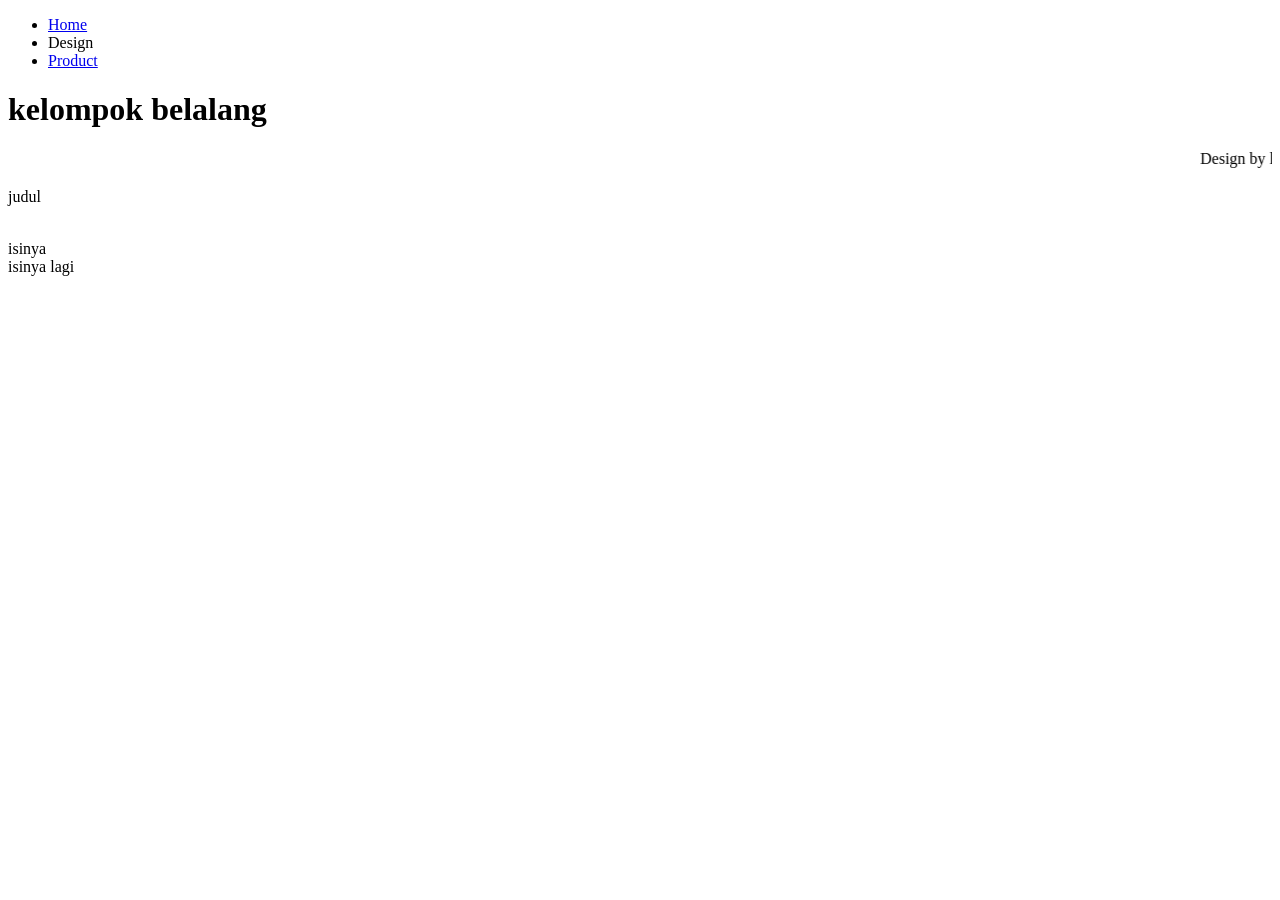
==== design.html @ ef51ec43 "Add files via upload" ====
<!doctype html>

<html>
    <head>
        <meta charset="utf-8">

        <title>Blank template</title>

        <!-- Load external CSS styles -->
        <link rel="stylesheet" href="styles.css">

    </head>

    <body>
    <ul>
        <li><a href= "index.html">Home</a></li>
        <li>Design</li>
        <li><a href= "product.html">Product</a></li>
    </ul>

        <h1>kelompok belalang</h1>
        <marquee>Design by laila</marquee>
        <p> judul </p>
        <br> isinya
        <br> isinya lagi
        </br>


        

        <!-- Load external JavaScript -->
        <script src="scripts.js"></script>
        
    </body>

</html>
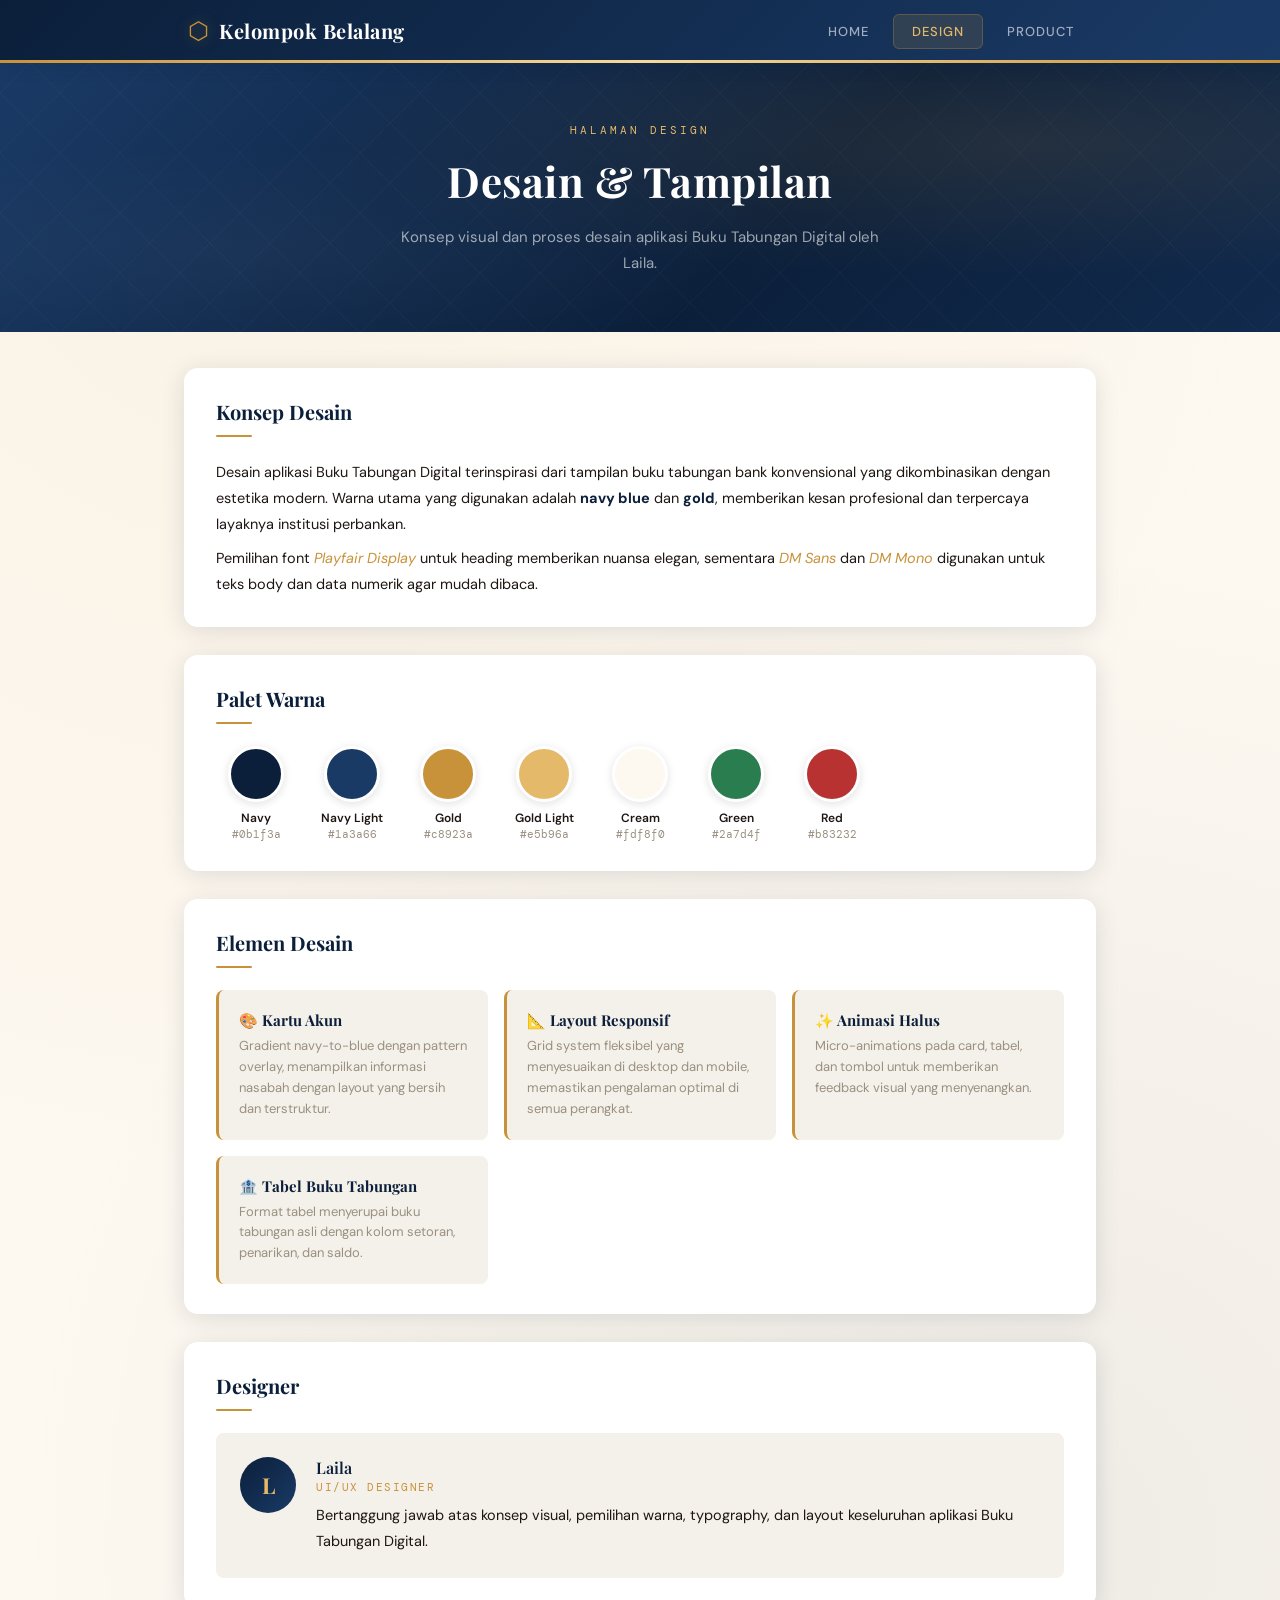
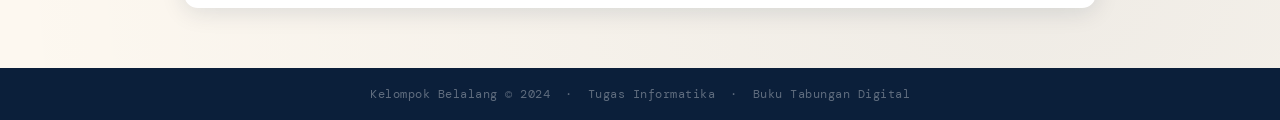
==== commit b9989218: "fix: perbaiki error HTML & tambah fitur kuis finansial - Fix referensi CSS/JS yang salah (styles.css" ====
--- a/design.html
+++ b/design.html
@@ -1,37 +1,139 @@
-
-<!doctype html>
-
-<html>
-    <head>
-        <meta charset="utf-8">
-
-        <title>Blank template</title>
-
-        <!-- Load external CSS styles -->
-        <link rel="stylesheet" href="styles.css">
-
-    </head>
-
-    <body>
-    <ul>
-        <li><a href= "index.html">Home</a></li>
-        <li>Design</li>
-        <li><a href= "product.html">Product</a></li>
-    </ul>
-
-        <h1>kelompok belalang</h1>
-        <marquee>Design by laila</marquee>
-        <p> judul </p>
-        <br> isinya
-        <br> isinya lagi
-        </br>
-
-
-        
-
-        <!-- Load external JavaScript -->
-        <script src="scripts.js"></script>
-        
-    </body>
-
+<!DOCTYPE html>
+<html lang="id">
+<head>
+  <meta charset="UTF-8">
+  <meta name="viewport" content="width=device-width, initial-scale=1.0">
+  <title>Design – Buku Tabungan Digital</title>
+  <link rel="stylesheet" href="style.css">
+  <link href="https://fonts.googleapis.com/css2?family=Playfair+Display:wght@400;600;700&family=DM+Mono:wght@300;400;500&family=DM+Sans:wght@300;400;500;600&display=swap" rel="stylesheet">
+</head>
+<body>
+
+<!-- ═══════ NAVBAR ═══════ -->
+<nav class="main-nav">
+  <div class="nav-inner">
+    <div class="nav-logo">
+      <span class="logo-icon">⬡</span>
+      <span class="logo-name">Kelompok Belalang</span>
+    </div>
+    <ul class="nav-links">
+      <li><a href="index.html">Home</a></li>
+      <li><a href="design.html" class="active">Design</a></li>
+      <li><a href="product.html">Product</a></li>
+    </ul>
+  </div>
+  <div class="nav-strip"></div>
+</nav>
+
+<!-- ═══════ HERO SECTION ═══════ -->
+<section class="hero-section hero-design">
+  <div class="hero-bg-pattern"></div>
+  <div class="hero-content">
+    <p class="hero-label">Halaman Design</p>
+    <h1 class="hero-title">Desain & Tampilan</h1>
+    <p class="hero-subtitle">Konsep visual dan proses desain aplikasi Buku Tabungan Digital oleh Laila.</p>
+  </div>
+</section>
+
+<!-- ═══════ MAIN CONTENT ═══════ -->
+<main class="page-container">
+
+  <!-- Card: Konsep Desain -->
+  <section class="content-card">
+    <h2 class="section-title">Konsep Desain</h2>
+    <p class="content-text">
+      Desain aplikasi Buku Tabungan Digital terinspirasi dari tampilan buku tabungan bank konvensional yang dikombinasikan dengan estetika modern. Warna utama yang digunakan adalah <strong>navy blue</strong> dan <strong>gold</strong>, memberikan kesan profesional dan terpercaya layaknya institusi perbankan.
+    </p>
+    <p class="content-text">
+      Pemilihan font <em>Playfair Display</em> untuk heading memberikan nuansa elegan, sementara <em>DM Sans</em> dan <em>DM Mono</em> digunakan untuk teks body dan data numerik agar mudah dibaca.
+    </p>
+  </section>
+
+  <!-- Card: Palet Warna -->
+  <section class="content-card">
+    <h2 class="section-title">Palet Warna</h2>
+    <div class="color-palette">
+      <div class="color-swatch">
+        <div class="swatch-circle" style="background: #0b1f3a;"></div>
+        <p class="swatch-name">Navy</p>
+        <p class="swatch-hex">#0b1f3a</p>
+      </div>
+      <div class="color-swatch">
+        <div class="swatch-circle" style="background: #1a3a66;"></div>
+        <p class="swatch-name">Navy Light</p>
+        <p class="swatch-hex">#1a3a66</p>
+      </div>
+      <div class="color-swatch">
+        <div class="swatch-circle" style="background: #c8923a;"></div>
+        <p class="swatch-name">Gold</p>
+        <p class="swatch-hex">#c8923a</p>
+      </div>
+      <div class="color-swatch">
+        <div class="swatch-circle" style="background: #e5b96a;"></div>
+        <p class="swatch-name">Gold Light</p>
+        <p class="swatch-hex">#e5b96a</p>
+      </div>
+      <div class="color-swatch">
+        <div class="swatch-circle" style="background: #fdf8f0;"></div>
+        <p class="swatch-name">Cream</p>
+        <p class="swatch-hex">#fdf8f0</p>
+      </div>
+      <div class="color-swatch">
+        <div class="swatch-circle" style="background: #2a7d4f;"></div>
+        <p class="swatch-name">Green</p>
+        <p class="swatch-hex">#2a7d4f</p>
+      </div>
+      <div class="color-swatch">
+        <div class="swatch-circle" style="background: #b83232;"></div>
+        <p class="swatch-name">Red</p>
+        <p class="swatch-hex">#b83232</p>
+      </div>
+    </div>
+  </section>
+
+  <!-- Card: Elemen Desain -->
+  <section class="content-card">
+    <h2 class="section-title">Elemen Desain</h2>
+    <div class="design-elements">
+      <div class="design-element-item">
+        <h3>🎨 Kartu Akun</h3>
+        <p>Gradient navy-to-blue dengan pattern overlay, menampilkan informasi nasabah dengan layout yang bersih dan terstruktur.</p>
+      </div>
+      <div class="design-element-item">
+        <h3>📐 Layout Responsif</h3>
+        <p>Grid system fleksibel yang menyesuaikan di desktop dan mobile, memastikan pengalaman optimal di semua perangkat.</p>
+      </div>
+      <div class="design-element-item">
+        <h3>✨ Animasi Halus</h3>
+        <p>Micro-animations pada card, tabel, dan tombol untuk memberikan feedback visual yang menyenangkan.</p>
+      </div>
+      <div class="design-element-item">
+        <h3>🏦 Tabel Buku Tabungan</h3>
+        <p>Format tabel menyerupai buku tabungan asli dengan kolom setoran, penarikan, dan saldo.</p>
+      </div>
+    </div>
+  </section>
+
+  <!-- Card: Designer -->
+  <section class="content-card">
+    <h2 class="section-title">Designer</h2>
+    <div class="designer-card">
+      <div class="member-avatar large">L</div>
+      <div>
+        <p class="member-name">Laila</p>
+        <p class="member-role">UI/UX Designer</p>
+        <p class="content-text" style="margin-top: 8px;">Bertanggung jawab atas konsep visual, pemilihan warna, typography, dan layout keseluruhan aplikasi Buku Tabungan Digital.</p>
+      </div>
+    </div>
+  </section>
+
+</main>
+
+<!-- ═══════ FOOTER ═══════ -->
+<footer class="bank-footer">
+  <p>Kelompok Belalang © 2024 &nbsp;·&nbsp; Tugas Informatika &nbsp;·&nbsp; Buku Tabungan Digital</p>
+</footer>
+
+<script src="script.js"></script>
+</body>
 </html>
--- a/style.css
+++ b/style.css
@@ -0,0 +1,1003 @@
+:root {
+  --navy:    #0b1f3a;
+  --navy-2:  #112a4d;
+  --navy-3:  #1a3a66;
+  --gold:    #c8923a;
+  --gold-l:  #e5b96a;
+  --gold-xl: #f5d99a;
+  --cream:   #fdf8f0;
+  --white:   #ffffff;
+  --green:   #2a7d4f;
+  --red:     #b83232;
+  --gray-1:  #f4f0ea;
+  --gray-2:  #e2dbd0;
+  --gray-3:  #9a9080;
+  --text:    #1e1612;
+  --shadow:  0 4px 24px rgba(11,31,58,.12);
+  --shadow-lg: 0 12px 48px rgba(11,31,58,.18);
+  --radius:  14px;
+  --radius-sm: 8px;
+}
+
+*, *::before, *::after { box-sizing: border-box; margin: 0; padding: 0; }
+
+html { scroll-behavior: smooth; }
+
+body {
+  font-family: 'DM Sans', sans-serif;
+  background: var(--cream);
+  color: var(--text);
+  min-height: 100vh;
+  background-image:
+    radial-gradient(circle at 20% 10%, rgba(200,146,58,.06) 0%, transparent 55%),
+    radial-gradient(circle at 80% 90%, rgba(11,31,58,.06) 0%, transparent 55%);
+}
+
+/* ══════════════════════════════════════════
+   NAVBAR (semua halaman)
+   ══════════════════════════════════════════ */
+.main-nav {
+  background: linear-gradient(135deg, var(--navy) 0%, var(--navy-3) 100%);
+  position: sticky;
+  top: 0;
+  z-index: 100;
+  box-shadow: 0 2px 16px rgba(11,31,58,.2);
+}
+.nav-inner {
+  max-width: 960px;
+  margin: 0 auto;
+  padding: 0 28px;
+  display: flex;
+  align-items: center;
+  justify-content: space-between;
+  height: 60px;
+}
+.nav-logo {
+  display: flex;
+  align-items: center;
+  gap: 10px;
+}
+.nav-logo .logo-icon {
+  font-size: 24px;
+  color: var(--gold);
+  filter: drop-shadow(0 0 6px rgba(200,146,58,.5));
+}
+.nav-logo .logo-name {
+  font-family: 'Playfair Display', serif;
+  font-size: 20px;
+  font-weight: 700;
+  color: var(--white);
+  letter-spacing: .5px;
+}
+.nav-links {
+  list-style: none;
+  display: flex;
+  gap: 6px;
+}
+.nav-links li a {
+  text-decoration: none;
+  font-family: 'DM Sans', sans-serif;
+  font-size: 13px;
+  font-weight: 500;
+  letter-spacing: 1px;
+  text-transform: uppercase;
+  color: rgba(255,255,255,.6);
+  padding: 8px 18px;
+  border-radius: 6px;
+  transition: all .25s ease;
+}
+.nav-links li a:hover {
+  color: var(--white);
+  background: rgba(255,255,255,.08);
+}
+.nav-links li a.active {
+  color: var(--gold-l);
+  background: rgba(200,146,58,.15);
+  border: 1px solid rgba(200,146,58,.3);
+}
+.nav-strip {
+  height: 3px;
+  background: linear-gradient(90deg, var(--gold), var(--gold-xl), var(--gold));
+}
+
+/* ══════════════════════════════════════════
+   HERO SECTION (Home & Design)
+   ══════════════════════════════════════════ */
+.hero-section {
+  background: linear-gradient(135deg, var(--navy) 0%, var(--navy-2) 40%, var(--navy-3) 100%);
+  padding: 60px 28px 56px;
+  position: relative;
+  overflow: hidden;
+  text-align: center;
+}
+.hero-design {
+  background: linear-gradient(135deg, var(--navy-3) 0%, var(--navy) 60%, var(--navy-2) 100%);
+}
+.hero-bg-pattern {
+  position: absolute;
+  inset: 0;
+  background:
+    radial-gradient(ellipse at 80% 30%, rgba(200,146,58,.12) 0%, transparent 50%),
+    radial-gradient(ellipse at 20% 70%, rgba(255,255,255,.03) 0%, transparent 40%),
+    url("data:image/svg+xml,%3Csvg width='60' height='60' xmlns='http://www.w3.org/2000/svg'%3E%3Cpath d='M30 0L60 30 30 60 0 30Z' fill='none' stroke='rgba(255,255,255,.03)' stroke-width='1'/%3E%3C/svg%3E");
+  background-size: auto, auto, 60px 60px;
+  pointer-events: none;
+}
+.hero-content {
+  position: relative;
+  max-width: 640px;
+  margin: 0 auto;
+}
+.hero-label {
+  font-family: 'DM Mono', monospace;
+  font-size: 11px;
+  letter-spacing: 3px;
+  text-transform: uppercase;
+  color: var(--gold-l);
+  opacity: .8;
+  margin-bottom: 16px;
+  animation: fadeIn .6s ease both;
+}
+.hero-title {
+  font-family: 'Playfair Display', serif;
+  font-size: 42px;
+  font-weight: 700;
+  color: var(--white);
+  margin-bottom: 16px;
+  letter-spacing: .5px;
+  animation: slideDown .6s ease both;
+}
+.hero-subtitle {
+  font-size: 15px;
+  color: rgba(255,255,255,.6);
+  line-height: 1.7;
+  max-width: 500px;
+  margin: 0 auto;
+  animation: fadeIn .6s .15s ease both;
+}
+
+/* ══════════════════════════════════════════
+   PAGE CONTAINER (Home & Design)
+   ══════════════════════════════════════════ */
+.page-container {
+  max-width: 960px;
+  margin: 0 auto;
+  padding: 36px 24px 60px;
+  display: flex;
+  flex-direction: column;
+  gap: 28px;
+}
+
+/* ══════════════════════════════════════════
+   CONTENT CARDS (Home & Design)
+   ══════════════════════════════════════════ */
+.content-card {
+  background: var(--white);
+  border-radius: var(--radius);
+  padding: 30px 32px;
+  box-shadow: var(--shadow);
+  animation: fadeIn .6s ease both;
+}
+.content-card:nth-child(2) { animation-delay: .1s; }
+.content-card:nth-child(3) { animation-delay: .2s; }
+.content-text {
+  font-size: 14.5px;
+  line-height: 1.8;
+  color: var(--text);
+  margin-top: 8px;
+}
+.content-text strong { color: var(--navy); }
+.content-text em { color: var(--gold); font-style: italic; }
+
+/* ── Feature Grid ──────────────────────── */
+.feature-grid {
+  display: grid;
+  grid-template-columns: repeat(auto-fit, minmax(200px, 1fr));
+  gap: 20px;
+  margin-top: 16px;
+}
+.feature-item {
+  background: var(--gray-1);
+  border-radius: var(--radius-sm);
+  padding: 22px 20px;
+  transition: transform .2s, box-shadow .2s;
+}
+.feature-item:hover {
+  transform: translateY(-3px);
+  box-shadow: 0 6px 20px rgba(11,31,58,.1);
+}
+.feature-icon {
+  font-size: 28px;
+  display: block;
+  margin-bottom: 10px;
+}
+.feature-item h3 {
+  font-family: 'Playfair Display', serif;
+  font-size: 16px;
+  color: var(--navy);
+  margin-bottom: 6px;
+}
+.feature-item p {
+  font-size: 13px;
+  color: var(--gray-3);
+  line-height: 1.6;
+}
+
+/* ── Member List ───────────────────────── */
+.member-list {
+  display: flex;
+  flex-direction: column;
+  gap: 16px;
+  margin-top: 16px;
+}
+.member-item {
+  display: flex;
+  align-items: center;
+  gap: 16px;
+  background: var(--gray-1);
+  border-radius: var(--radius-sm);
+  padding: 16px 20px;
+  transition: transform .2s;
+}
+.member-item:hover { transform: translateX(4px); }
+.member-avatar {
+  width: 44px;
+  height: 44px;
+  border-radius: 50%;
+  background: linear-gradient(135deg, var(--navy), var(--navy-3));
+  color: var(--gold-l);
+  font-family: 'Playfair Display', serif;
+  font-size: 18px;
+  font-weight: 700;
+  display: flex;
+  align-items: center;
+  justify-content: center;
+  flex-shrink: 0;
+}
+.member-avatar.large {
+  width: 56px;
+  height: 56px;
+  font-size: 22px;
+}
+.member-name {
+  font-family: 'Playfair Display', serif;
+  font-size: 16px;
+  color: var(--navy);
+  font-weight: 600;
+}
+.member-role {
+  font-family: 'DM Mono', monospace;
+  font-size: 11px;
+  letter-spacing: 1.5px;
+  text-transform: uppercase;
+  color: var(--gold);
+  margin-top: 2px;
+}
+
+/* ── Color Palette (Design page) ─────── */
+.color-palette {
+  display: flex;
+  flex-wrap: wrap;
+  gap: 16px;
+  margin-top: 16px;
+}
+.color-swatch {
+  text-align: center;
+  min-width: 80px;
+}
+.swatch-circle {
+  width: 56px;
+  height: 56px;
+  border-radius: 50%;
+  margin: 0 auto 8px;
+  border: 3px solid var(--white);
+  box-shadow: 0 2px 10px rgba(0,0,0,.12);
+  transition: transform .2s;
+}
+.swatch-circle:hover { transform: scale(1.12); }
+.swatch-name {
+  font-size: 12px;
+  font-weight: 600;
+  color: var(--text);
+}
+.swatch-hex {
+  font-family: 'DM Mono', monospace;
+  font-size: 10.5px;
+  color: var(--gray-3);
+  margin-top: 2px;
+}
+
+/* ── Design Elements Grid ──────────────── */
+.design-elements {
+  display: grid;
+  grid-template-columns: repeat(auto-fit, minmax(220px, 1fr));
+  gap: 16px;
+  margin-top: 16px;
+}
+.design-element-item {
+  background: var(--gray-1);
+  border-radius: var(--radius-sm);
+  padding: 20px;
+  border-left: 3px solid var(--gold);
+  transition: transform .2s;
+}
+.design-element-item:hover { transform: translateY(-2px); }
+.design-element-item h3 {
+  font-family: 'Playfair Display', serif;
+  font-size: 15px;
+  color: var(--navy);
+  margin-bottom: 6px;
+}
+.design-element-item p {
+  font-size: 13px;
+  color: var(--gray-3);
+  line-height: 1.6;
+}
+
+/* ── Designer Card ─────────────────────── */
+.designer-card {
+  display: flex;
+  align-items: flex-start;
+  gap: 20px;
+  background: var(--gray-1);
+  border-radius: var(--radius-sm);
+  padding: 24px;
+  margin-top: 12px;
+}
+
+/* ══════════════════════════════════════════
+   PRODUCT PAGE – HEADER (BelalangBank)
+   ══════════════════════════════════════════ */
+.bank-header {
+  background: linear-gradient(135deg, var(--navy) 0%, var(--navy-3) 100%);
+  padding: 22px 0 0;
+  position: relative;
+  overflow: hidden;
+}
+.bank-header::before {
+  content: '';
+  position: absolute;
+  inset: 0;
+  background: url("data:image/svg+xml,%3Csvg width='60' height='60' xmlns='http://www.w3.org/2000/svg'%3E%3Cpath d='M30 0L60 30 30 60 0 30Z' fill='none' stroke='rgba(255,255,255,.03)' stroke-width='1'/%3E%3C/svg%3E");
+  background-size: 60px 60px;
+}
+.header-inner {
+  max-width: 960px;
+  margin: 0 auto;
+  padding: 0 28px 20px;
+  display: flex;
+  align-items: center;
+  justify-content: space-between;
+  position: relative;
+}
+.logo {
+  display: flex;
+  align-items: center;
+  gap: 10px;
+}
+.logo-icon {
+  font-size: 28px;
+  color: var(--gold);
+  filter: drop-shadow(0 0 8px rgba(200,146,58,.5));
+}
+.logo-name {
+  font-family: 'Playfair Display', serif;
+  font-size: 26px;
+  font-weight: 700;
+  color: var(--white);
+  letter-spacing: .5px;
+}
+.tagline {
+  font-family: 'DM Mono', monospace;
+  font-size: 11px;
+  color: var(--gold-l);
+  letter-spacing: 2.5px;
+  text-transform: uppercase;
+}
+.header-strip {
+  height: 4px;
+  background: linear-gradient(90deg, var(--gold), var(--gold-xl), var(--gold));
+}
+
+/* ══════════════════════════════════════════
+   LAYOUT
+   ══════════════════════════════════════════ */
+.container {
+  max-width: 960px;
+  margin: 0 auto;
+  padding: 36px 24px 60px;
+  display: flex;
+  flex-direction: column;
+  gap: 28px;
+}
+
+/* ══════════════════════════════════════════
+   ACCOUNT CARD
+   ══════════════════════════════════════════ */
+.account-card {
+  background: linear-gradient(135deg, var(--navy) 0%, var(--navy-3) 100%);
+  border-radius: var(--radius);
+  overflow: hidden;
+  position: relative;
+  box-shadow: var(--shadow-lg);
+  animation: slideDown .5s ease both;
+}
+@keyframes slideDown {
+  from { opacity: 0; transform: translateY(-20px); }
+  to   { opacity: 1; transform: translateY(0); }
+}
+.card-bg-pattern {
+  position: absolute;
+  inset: 0;
+  background:
+    radial-gradient(ellipse at 90% 20%, rgba(200,146,58,.15) 0%, transparent 55%),
+    radial-gradient(ellipse at 10% 80%, rgba(255,255,255,.04) 0%, transparent 45%);
+  pointer-events: none;
+}
+.card-content {
+  position: relative;
+  padding: 32px 36px;
+  display: flex;
+  flex-direction: column;
+  gap: 24px;
+}
+.card-top {
+  display: flex;
+  align-items: flex-start;
+  justify-content: space-between;
+  gap: 16px;
+}
+.account-name {
+  font-family: 'Playfair Display', serif;
+  font-size: 26px;
+  color: var(--white);
+  font-weight: 600;
+  margin-top: 4px;
+}
+.account-badge {
+  background: rgba(200,146,58,.2);
+  border: 1px solid rgba(200,146,58,.4);
+  color: var(--gold-l);
+  font-size: 11px;
+  letter-spacing: 1.5px;
+  text-transform: uppercase;
+  padding: 5px 12px;
+  border-radius: 20px;
+  white-space: nowrap;
+  font-family: 'DM Mono', monospace;
+}
+.card-mid {
+  display: flex;
+  gap: 40px;
+  flex-wrap: wrap;
+}
+.info-col { min-width: 120px; }
+.label {
+  font-size: 10px;
+  letter-spacing: 2px;
+  text-transform: uppercase;
+  color: var(--gold-l);
+  opacity: .7;
+  margin-bottom: 4px;
+  font-family: 'DM Mono', monospace;
+}
+.account-card .label { color: var(--gold-l); }
+.mono {
+  font-family: 'DM Mono', monospace;
+  font-size: 13.5px;
+  color: var(--white);
+  letter-spacing: .5px;
+}
+.status-active {
+  color: #5de8a0;
+  font-size: 13px;
+  font-weight: 500;
+  margin-top: 2px;
+}
+.saldo-wrap {
+  border-top: 1px solid rgba(255,255,255,.1);
+  padding-top: 20px;
+}
+.saldo {
+  font-family: 'Playfair Display', serif;
+  font-size: 40px;
+  font-weight: 700;
+  color: var(--gold-xl);
+  letter-spacing: .5px;
+  transition: all .4s ease;
+}
+
+/* ══════════════════════════════════════════
+   STATS
+   ══════════════════════════════════════════ */
+.stats-row {
+  display: flex;
+  background: var(--white);
+  border-radius: var(--radius);
+  box-shadow: var(--shadow);
+  overflow: hidden;
+  animation: fadeIn .6s .1s ease both;
+}
+@keyframes fadeIn {
+  from { opacity: 0; transform: translateY(12px); }
+  to   { opacity: 1; transform: translateY(0); }
+}
+.stat-box {
+  flex: 1;
+  padding: 22px 24px;
+  text-align: center;
+}
+.stat-label {
+  font-size: 11px;
+  letter-spacing: 1.8px;
+  text-transform: uppercase;
+  color: var(--gray-3);
+  font-family: 'DM Mono', monospace;
+  margin-bottom: 8px;
+}
+.stat-value {
+  font-family: 'Playfair Display', serif;
+  font-size: 22px;
+  font-weight: 600;
+  color: var(--text);
+  transition: transform .3s ease;
+}
+.stat-value.green { color: var(--green); }
+.stat-value.red   { color: var(--red); }
+.stat-divider {
+  width: 1px;
+  background: var(--gray-2);
+  margin: 16px 0;
+}
+
+/* ══════════════════════════════════════════
+   FORM SECTION
+   ══════════════════════════════════════════ */
+.form-section {
+  background: var(--white);
+  border-radius: var(--radius);
+  padding: 30px 32px;
+  box-shadow: var(--shadow);
+  animation: fadeIn .6s .15s ease both;
+}
+.section-title {
+  font-family: 'Playfair Display', serif;
+  font-size: 20px;
+  color: var(--navy);
+  margin-bottom: 22px;
+  position: relative;
+  padding-bottom: 12px;
+}
+.section-title::after {
+  content: '';
+  position: absolute;
+  bottom: 0; left: 0;
+  width: 36px; height: 2px;
+  background: var(--gold);
+  border-radius: 2px;
+}
+.form-grid {
+  display: grid;
+  grid-template-columns: repeat(auto-fit, minmax(180px, 1fr));
+  gap: 16px;
+  margin-bottom: 20px;
+}
+.form-group { display: flex; flex-direction: column; gap: 6px; }
+.form-group label {
+  font-size: 11px;
+  letter-spacing: 1.5px;
+  text-transform: uppercase;
+  color: var(--gray-3);
+  font-family: 'DM Mono', monospace;
+}
+.form-group input,
+.form-group select {
+  border: 1.5px solid var(--gray-2);
+  border-radius: var(--radius-sm);
+  padding: 10px 14px;
+  font-family: 'DM Sans', sans-serif;
+  font-size: 14px;
+  color: var(--text);
+  background: var(--gray-1);
+  outline: none;
+  transition: border-color .2s, box-shadow .2s, background .2s;
+  appearance: none;
+}
+.form-group input:focus,
+.form-group select:focus {
+  border-color: var(--gold);
+  background: var(--white);
+  box-shadow: 0 0 0 3px rgba(200,146,58,.12);
+}
+.form-group select {
+  background-image: url("data:image/svg+xml,%3Csvg xmlns='http://www.w3.org/2000/svg' width='12' height='8' viewBox='0 0 12 8'%3E%3Cpath d='M1 1l5 5 5-5' stroke='%239a9080' stroke-width='1.5' fill='none' stroke-linecap='round'/%3E%3C/svg%3E");
+  background-repeat: no-repeat;
+  background-position: right 14px center;
+  padding-right: 38px;
+}
+.btn-catat {
+  display: flex;
+  align-items: center;
+  gap: 8px;
+  background: linear-gradient(135deg, var(--navy) 0%, var(--navy-3) 100%);
+  color: var(--white);
+  border: none;
+  border-radius: var(--radius-sm);
+  padding: 12px 28px;
+  font-family: 'DM Sans', sans-serif;
+  font-size: 14px;
+  font-weight: 600;
+  cursor: pointer;
+  letter-spacing: .3px;
+  transition: transform .2s, box-shadow .2s, background .2s;
+  position: relative;
+  overflow: hidden;
+}
+.btn-catat::after {
+  content: '';
+  position: absolute;
+  inset: 0;
+  background: linear-gradient(135deg, rgba(200,146,58,.25), transparent);
+  opacity: 0;
+  transition: opacity .2s;
+}
+.btn-catat:hover { transform: translateY(-2px); box-shadow: 0 6px 20px rgba(11,31,58,.25); }
+.btn-catat:hover::after { opacity: 1; }
+.btn-catat:active { transform: translateY(0); }
+.btn-icon {
+  font-size: 20px;
+  font-weight: 300;
+  line-height: 1;
+}
+.form-error {
+  margin-top: 10px;
+  font-size: 13px;
+  color: var(--red);
+  min-height: 18px;
+  transition: opacity .2s;
+}
+
+/* ══════════════════════════════════════════
+   RIWAYAT TABLE
+   ══════════════════════════════════════════ */
+.riwayat-section {
+  background: var(--white);
+  border-radius: var(--radius);
+  padding: 30px 32px;
+  box-shadow: var(--shadow);
+  animation: fadeIn .6s .2s ease both;
+}
+.riwayat-header {
+  display: flex;
+  align-items: center;
+  justify-content: space-between;
+  margin-bottom: 22px;
+}
+.btn-reset {
+  background: none;
+  border: 1.5px solid var(--gray-2);
+  color: var(--gray-3);
+  border-radius: var(--radius-sm);
+  padding: 6px 14px;
+  font-size: 12px;
+  font-family: 'DM Mono', monospace;
+  cursor: pointer;
+  transition: all .2s;
+}
+.btn-reset:hover { border-color: var(--red); color: var(--red); background: rgba(184,50,50,.05); }
+.table-wrap { overflow-x: auto; }
+.passbook-table {
+  width: 100%;
+  border-collapse: collapse;
+  font-size: 13.5px;
+}
+.passbook-table thead tr {
+  background: var(--navy);
+}
+.passbook-table thead th {
+  color: var(--gold-l);
+  font-family: 'DM Mono', monospace;
+  font-size: 10.5px;
+  font-weight: 500;
+  letter-spacing: 1.5px;
+  text-transform: uppercase;
+  padding: 12px 16px;
+  text-align: left;
+  white-space: nowrap;
+}
+.passbook-table thead th:first-child { border-radius: 6px 0 0 0; }
+.passbook-table thead th:last-child  { border-radius: 0 6px 0 0; }
+.passbook-table tbody tr {
+  border-bottom: 1px solid var(--gray-2);
+  transition: background .15s;
+  animation: rowIn .3s ease both;
+}
+@keyframes rowIn {
+  from { opacity: 0; transform: translateX(-8px); }
+  to   { opacity: 1; transform: translateX(0); }
+}
+.passbook-table tbody tr:hover { background: var(--gray-1); }
+.passbook-table tbody tr:last-child { border-bottom: none; }
+.passbook-table td {
+  padding: 13px 16px;
+  color: var(--text);
+  vertical-align: middle;
+}
+.passbook-table td:first-child {
+  font-family: 'DM Mono', monospace;
+  color: var(--gray-3);
+  font-size: 12px;
+}
+.passbook-table .td-date {
+  font-family: 'DM Mono', monospace;
+  font-size: 12.5px;
+  white-space: nowrap;
+}
+.passbook-table .td-setoran { color: var(--green); font-family: 'DM Mono', monospace; font-weight: 500; }
+.passbook-table .td-penarikan { color: var(--red); font-family: 'DM Mono', monospace; font-weight: 500; }
+.passbook-table .td-saldo {
+  font-family: 'DM Mono', monospace;
+  font-weight: 500;
+  color: var(--navy);
+}
+.passbook-table .td-ket { max-width: 180px; }
+
+/* ══════════════════════════════════════════
+   EMPTY STATE
+   ══════════════════════════════════════════ */
+.empty-state {
+  text-align: center;
+  padding: 48px 20px;
+  display: none;
+}
+.empty-state.show { display: block; }
+.empty-icon { font-size: 48px; margin-bottom: 12px; }
+.empty-state p { color: var(--navy); font-weight: 500; font-size: 15px; }
+.empty-state span { color: var(--gray-3); font-size: 13px; margin-top: 4px; display: block; }
+
+/* ══════════════════════════════════════════
+   KUIS FINANSIAL
+   ══════════════════════════════════════════ */
+.quiz-section {
+  background: var(--white);
+  border-radius: var(--radius);
+  padding: 30px 32px;
+  box-shadow: var(--shadow);
+  animation: fadeIn .6s .25s ease both;
+}
+.quiz-intro {
+  font-size: 14px;
+  color: var(--gray-3);
+  line-height: 1.7;
+  margin-bottom: 24px;
+}
+.quiz-questions {
+  display: flex;
+  flex-direction: column;
+  gap: 20px;
+}
+.quiz-card {
+  background: var(--gray-1);
+  border-radius: var(--radius-sm);
+  padding: 24px;
+  border-left: 3px solid var(--navy-3);
+  transition: border-color .3s, background .3s;
+}
+.quiz-card.correct {
+  border-left-color: var(--green);
+  background: rgba(42,125,79,.04);
+}
+.quiz-card.wrong {
+  border-left-color: var(--red);
+  background: rgba(184,50,50,.04);
+}
+.quiz-number {
+  font-family: 'DM Mono', monospace;
+  font-size: 10px;
+  letter-spacing: 2px;
+  text-transform: uppercase;
+  color: var(--gold);
+  margin-bottom: 8px;
+}
+.quiz-question {
+  font-size: 15px;
+  color: var(--navy);
+  font-weight: 500;
+  line-height: 1.6;
+  margin-bottom: 16px;
+}
+.quiz-question strong {
+  color: var(--navy);
+}
+.quiz-options {
+  display: flex;
+  flex-direction: column;
+  gap: 8px;
+}
+.quiz-option {
+  display: flex;
+  align-items: center;
+  gap: 12px;
+  padding: 10px 14px;
+  border-radius: 6px;
+  cursor: pointer;
+  transition: background .2s;
+  font-size: 13.5px;
+  color: var(--text);
+  line-height: 1.5;
+}
+.quiz-option:hover {
+  background: rgba(11,31,58,.04);
+}
+.quiz-option input[type="radio"] {
+  accent-color: var(--navy);
+  width: 16px;
+  height: 16px;
+  flex-shrink: 0;
+  cursor: pointer;
+}
+.quiz-option span {
+  flex: 1;
+}
+.quiz-feedback {
+  margin-top: 12px;
+  padding: 10px 14px;
+  border-radius: 6px;
+  font-size: 13px;
+  line-height: 1.6;
+  display: none;
+  animation: fadeIn .3s ease both;
+}
+.quiz-feedback.show {
+  display: block;
+}
+.quiz-feedback.correct-feedback {
+  background: rgba(42,125,79,.1);
+  color: var(--green);
+  border: 1px solid rgba(42,125,79,.2);
+}
+.quiz-feedback.wrong-feedback {
+  background: rgba(184,50,50,.08);
+  color: var(--red);
+  border: 1px solid rgba(184,50,50,.15);
+}
+
+/* Quiz Actions */
+.quiz-actions {
+  display: flex;
+  gap: 12px;
+  align-items: center;
+  margin-top: 24px;
+}
+.btn-quiz {
+  display: inline-flex;
+}
+.btn-reset-quiz {
+  border-color: var(--navy-3);
+  color: var(--navy-3);
+}
+.btn-reset-quiz:hover {
+  border-color: var(--navy);
+  color: var(--navy);
+  background: rgba(11,31,58,.05);
+}
+
+/* Quiz Result */
+.quiz-result {
+  margin-top: 16px;
+  padding: 20px 24px;
+  border-radius: var(--radius-sm);
+  text-align: center;
+  display: none;
+}
+.quiz-result.show {
+  display: block;
+  animation: fadeIn .4s ease both;
+}
+.quiz-result .result-score {
+  font-family: 'Playfair Display', serif;
+  font-size: 36px;
+  font-weight: 700;
+  margin-bottom: 6px;
+}
+.quiz-result .result-text {
+  font-size: 14px;
+  line-height: 1.6;
+}
+.quiz-result.score-great {
+  background: rgba(42,125,79,.1);
+  border: 1px solid rgba(42,125,79,.2);
+}
+.quiz-result.score-great .result-score { color: var(--green); }
+.quiz-result.score-great .result-text { color: var(--green); }
+
+.quiz-result.score-ok {
+  background: rgba(200,146,58,.1);
+  border: 1px solid rgba(200,146,58,.2);
+}
+.quiz-result.score-ok .result-score { color: var(--gold); }
+.quiz-result.score-ok .result-text { color: var(--gold); }
+
+.quiz-result.score-low {
+  background: rgba(184,50,50,.08);
+  border: 1px solid rgba(184,50,50,.15);
+}
+.quiz-result.score-low .result-score { color: var(--red); }
+.quiz-result.score-low .result-text { color: var(--red); }
+
+/* ══════════════════════════════════════════
+   TOAST
+   ══════════════════════════════════════════ */
+.toast {
+  position: fixed;
+  bottom: 32px; left: 50%;
+  transform: translateX(-50%) translateY(20px);
+  background: var(--navy);
+  color: var(--white);
+  padding: 12px 24px;
+  border-radius: 40px;
+  font-size: 14px;
+  opacity: 0;
+  pointer-events: none;
+  transition: opacity .3s, transform .3s;
+  z-index: 999;
+  white-space: nowrap;
+  border-left: 3px solid var(--gold);
+}
+.toast.show {
+  opacity: 1;
+  transform: translateX(-50%) translateY(0);
+}
+
+/* ══════════════════════════════════════════
+   FOOTER
+   ══════════════════════════════════════════ */
+.bank-footer {
+  background: var(--navy);
+  color: rgba(255,255,255,.35);
+  text-align: center;
+  font-size: 12px;
+  font-family: 'DM Mono', monospace;
+  padding: 18px;
+  letter-spacing: .5px;
+}
+
+/* ══════════════════════════════════════════
+   RESPONSIVE
+   ══════════════════════════════════════════ */
+@media (max-width: 680px) {
+  .nav-inner { padding: 0 16px; }
+  .nav-logo .logo-name { font-size: 16px; }
+  .nav-links li a { padding: 6px 12px; font-size: 11px; }
+
+  .hero-section { padding: 40px 20px 36px; }
+  .hero-title { font-size: 28px; }
+  .hero-subtitle { font-size: 13px; }
+
+  .page-container { padding: 24px 16px 40px; }
+  .content-card { padding: 24px 18px; }
+
+  .card-content { padding: 24px 20px; }
+  .form-section, .riwayat-section, .quiz-section { padding: 24px 18px; }
+  .saldo { font-size: 30px; }
+  .account-name { font-size: 20px; }
+  .card-mid { gap: 20px; }
+  .stats-row { flex-direction: column; }
+  .stat-divider { width: 100%; height: 1px; margin: 0 16px; }
+  .tagline { display: none; }
+  .form-grid { grid-template-columns: 1fr 1fr; }
+  .passbook-table thead th, .passbook-table td { padding: 10px 10px; font-size: 12px; }
+
+  .feature-grid { grid-template-columns: 1fr 1fr; }
+  .color-palette { justify-content: center; }
+  .design-elements { grid-template-columns: 1fr; }
+  .designer-card { flex-direction: column; align-items: center; text-align: center; }
+
+  .quiz-card { padding: 18px; }
+  .quiz-option { padding: 8px 10px; font-size: 12.5px; }
+}
+@media (max-width: 400px) {
+  .form-grid { grid-template-columns: 1fr; }
+  .feature-grid { grid-template-columns: 1fr; }
+  .nav-links li a { padding: 6px 8px; font-size: 10px; letter-spacing: .5px; }
+}
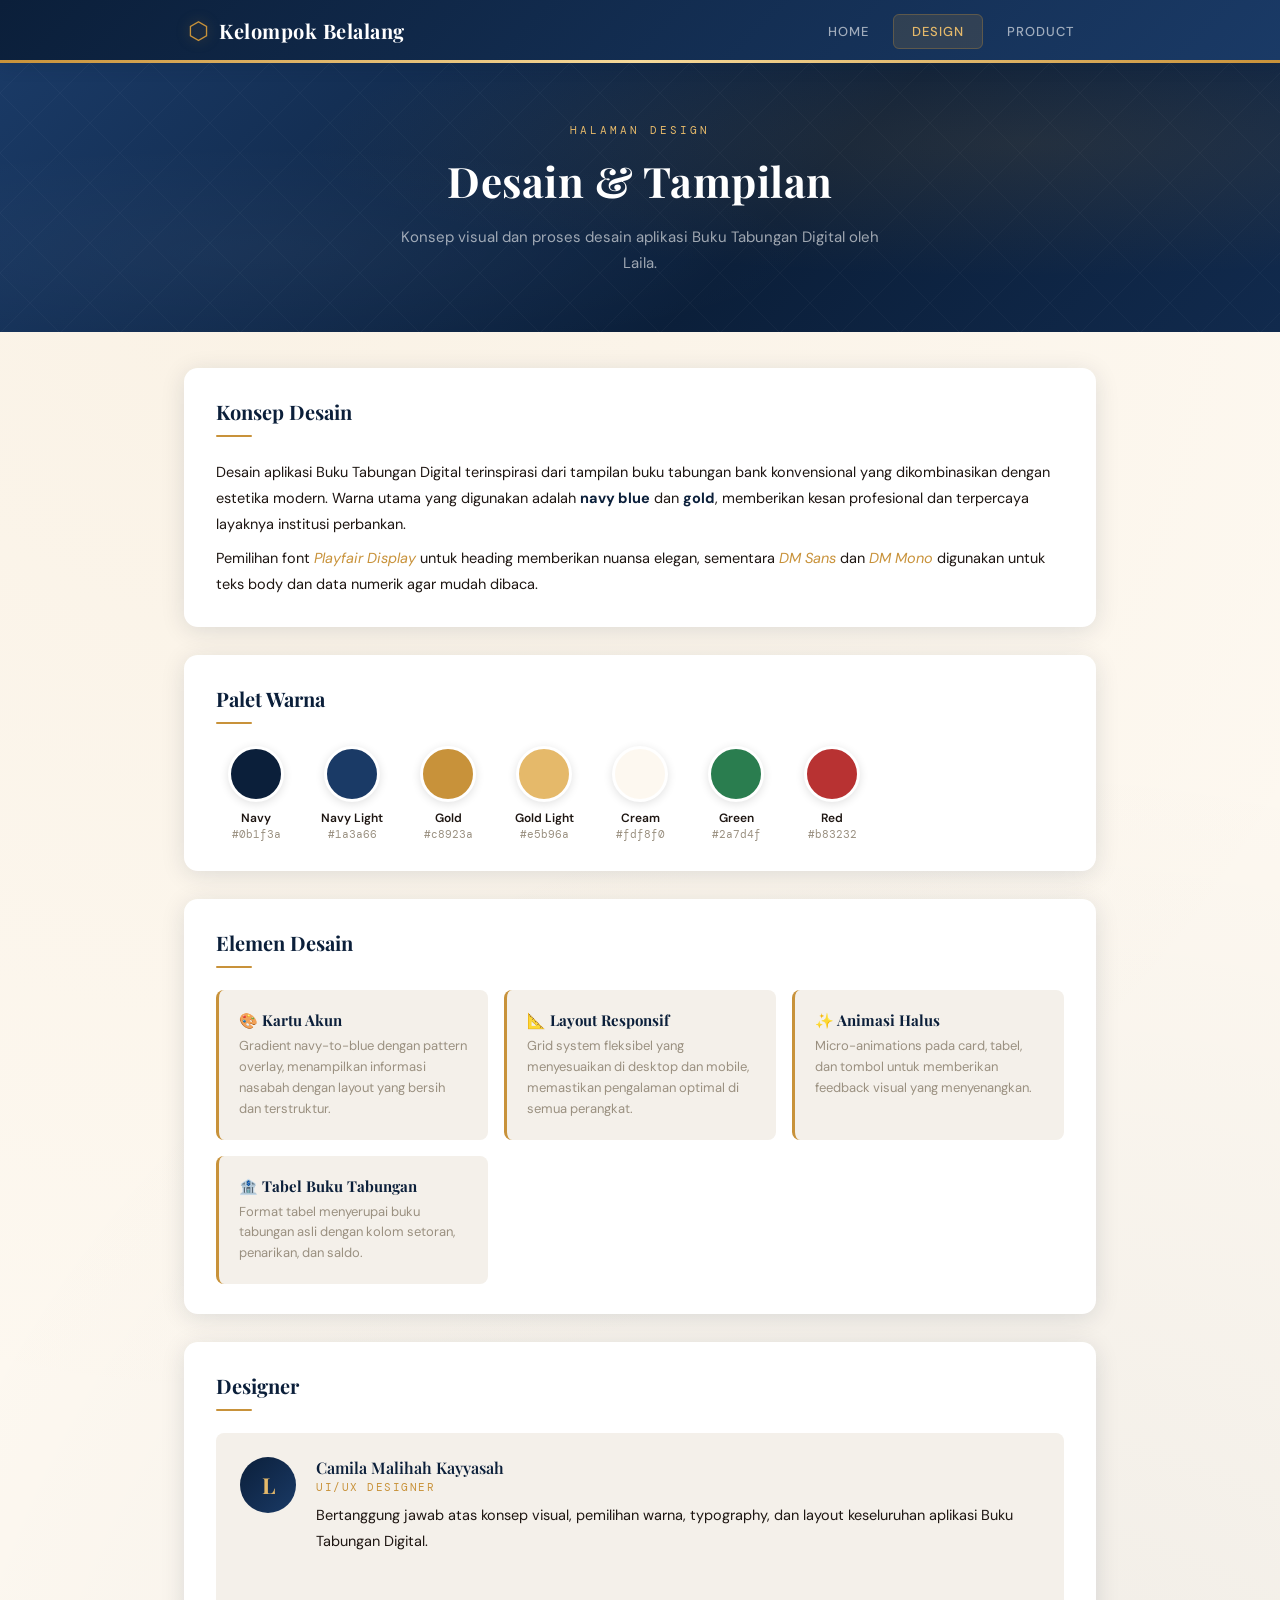
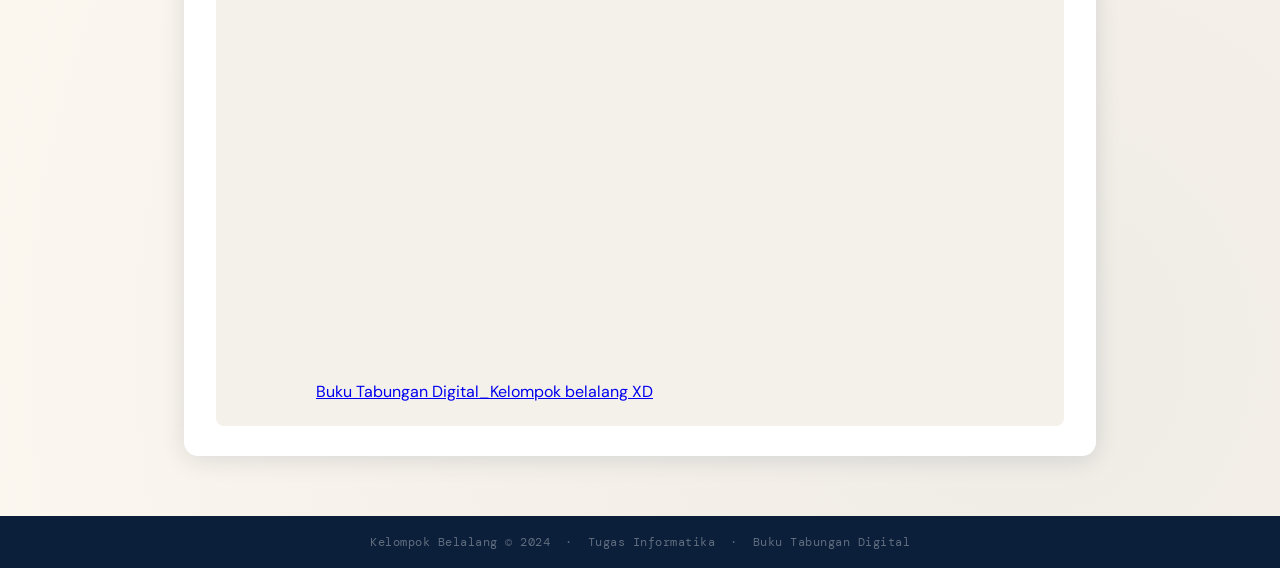
==== commit 5426c152: "Update design.html" ====
--- a/design.html
+++ b/design.html
@@ -117,15 +117,35 @@
   <!-- Card: Designer -->
   <section class="content-card">
     <h2 class="section-title">Designer</h2>
+
     <div class="designer-card">
-      <div class="member-avatar large">L</div>
-      <div>
-        <p class="member-name">Laila</p>
-        <p class="member-role">UI/UX Designer</p>
-        <p class="content-text" style="margin-top: 8px;">Bertanggung jawab atas konsep visual, pemilihan warna, typography, dan layout keseluruhan aplikasi Buku Tabungan Digital.</p>
-      </div>
+        <div class="member-avatar large">L</div>
+
+        <div>
+            <p class="member-name">Camila Malihah Kayyasah</p>
+            <p class="member-role">UI/UX Designer</p>
+            <p class="content-text" style="margin-top: 8px;">
+                Bertanggung jawab atas konsep visual, pemilihan warna, typography, dan layout keseluruhan aplikasi Buku Tabungan Digital.</p>
+
+            <!-- Embed Canva -->
+            <div style="position: relative; width: 100%; height: 0; padding-top: 56.25%;
+            margin-top: 20px; overflow: hidden; border-radius: 8px;">
+                <iframe
+                    loading="lazy"
+                    style="position: absolute; width: 100%; height: 100%; top: 0; left: 0; border: none;"
+                    src="https://www.canva.com/design/DAHLPv37CNU/622DZACFz8xeqI5rKj5fLg/view?embed"
+                    allowfullscreen>
+                </iframe>
+            </div>
+
+            <a href="https://www.canva.com/design/DAHLPv37CNU/622DZACFz8xeqI5rKj5fLg/view?utm_content=DAHLPv37CNU&utm_campaign=designshare&utm_medium=embeds&utm_source=link"
+               target="_blank">
+                Buku Tabungan Digital_Kelompok belalang XD
+            </a>
+
+        </div>
     </div>
-  </section>
+</section>
 
 </main>
 
@@ -136,4 +156,4 @@
 
 <script src="script.js"></script>
 </body>
-</html>+</html>
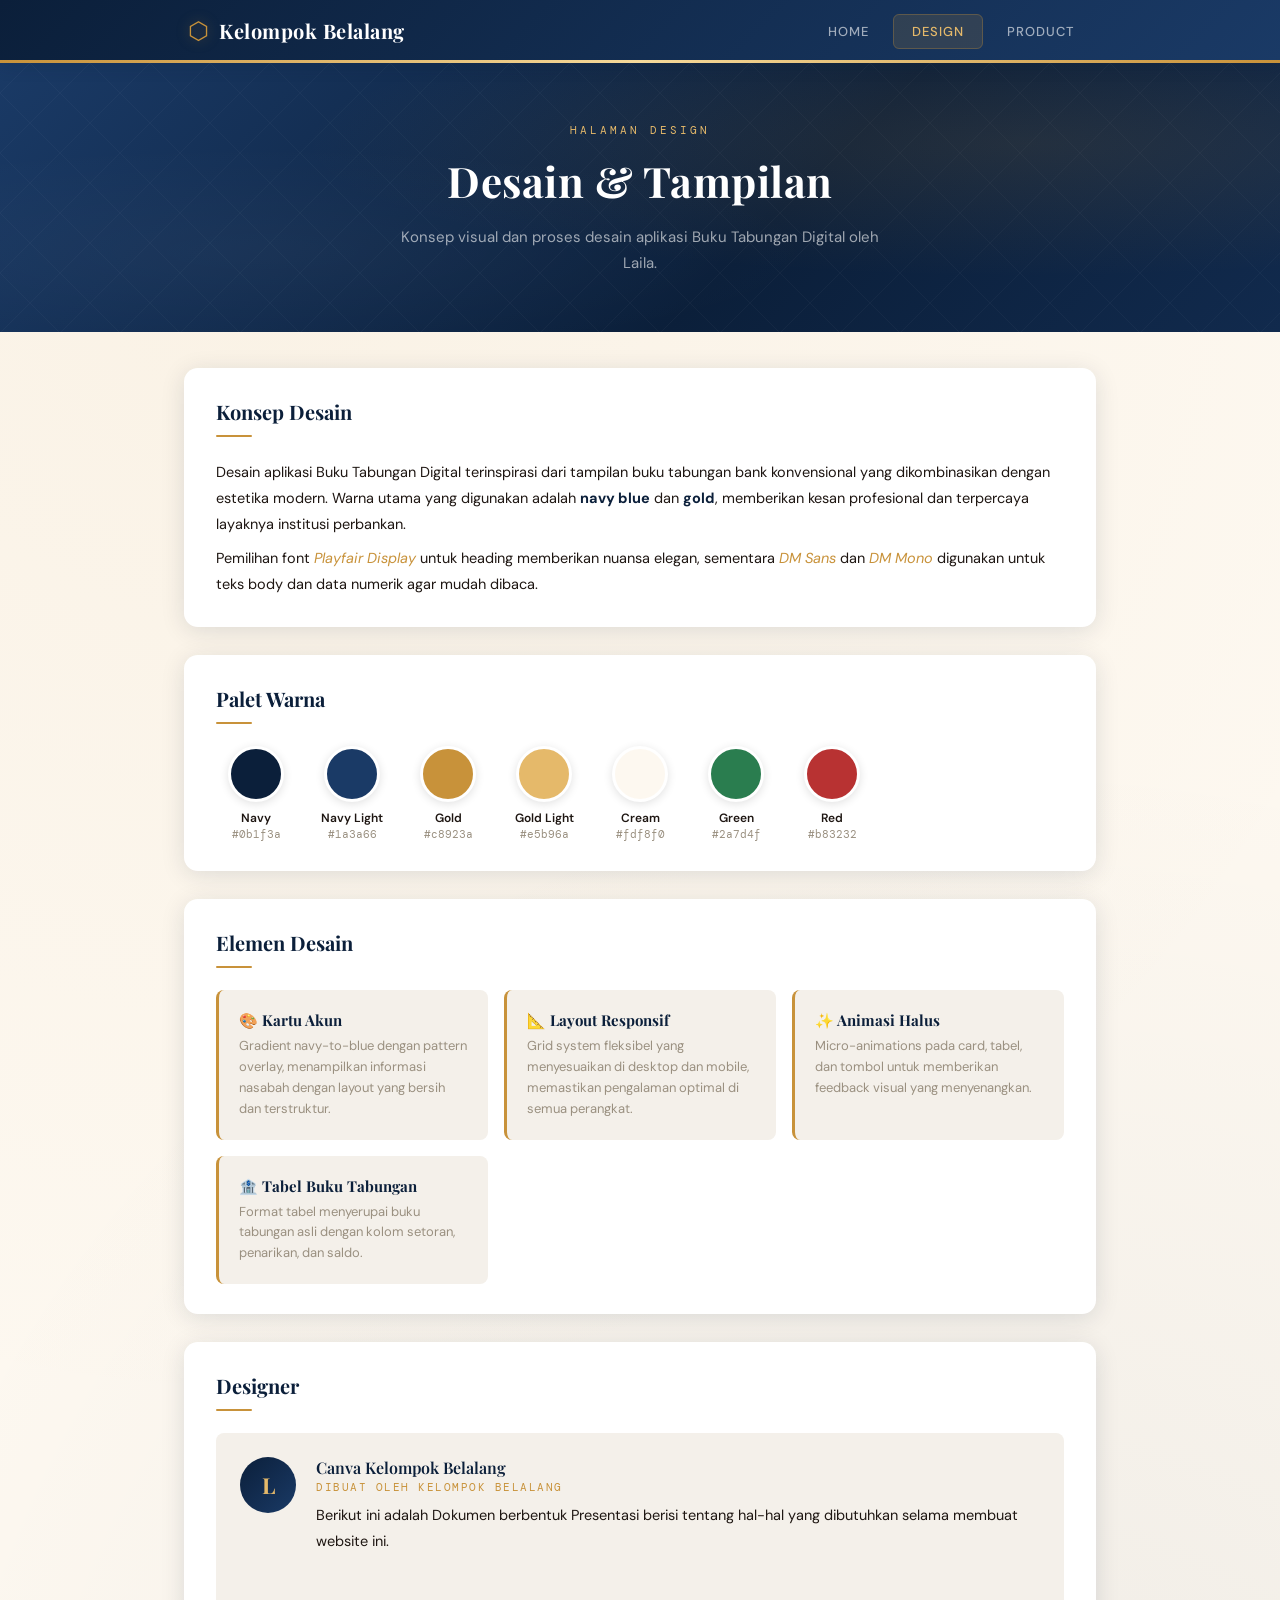
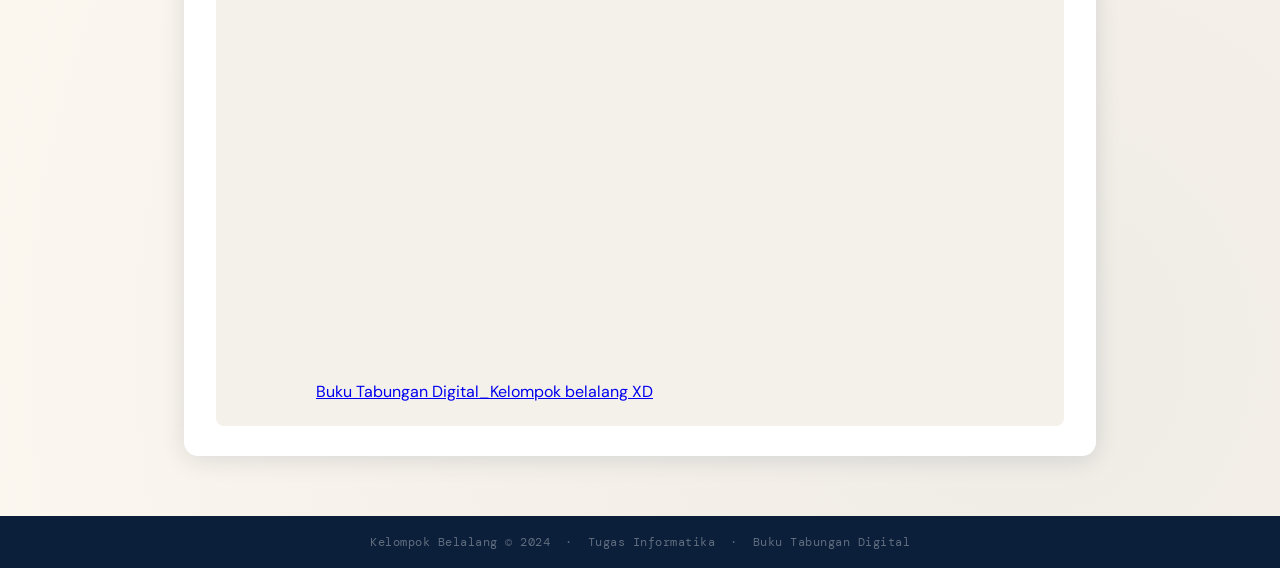
==== commit 74a673a8: "Update design.html" ====
--- a/design.html
+++ b/design.html
@@ -122,10 +122,10 @@
         <div class="member-avatar large">L</div>
 
         <div>
-            <p class="member-name">Camila Malihah Kayyasah</p>
-            <p class="member-role">UI/UX Designer</p>
+            <p class="member-name">Canva Kelompok Belalang</p>
+            <p class="member-role">Dibuat oleh Kelompok Belalang</p>
             <p class="content-text" style="margin-top: 8px;">
-                Bertanggung jawab atas konsep visual, pemilihan warna, typography, dan layout keseluruhan aplikasi Buku Tabungan Digital.</p>
+                Berikut ini adalah Dokumen berbentuk Presentasi berisi tentang hal-hal yang dibutuhkan selama membuat website ini.</p>
 
             <!-- Embed Canva -->
             <div style="position: relative; width: 100%; height: 0; padding-top: 56.25%;
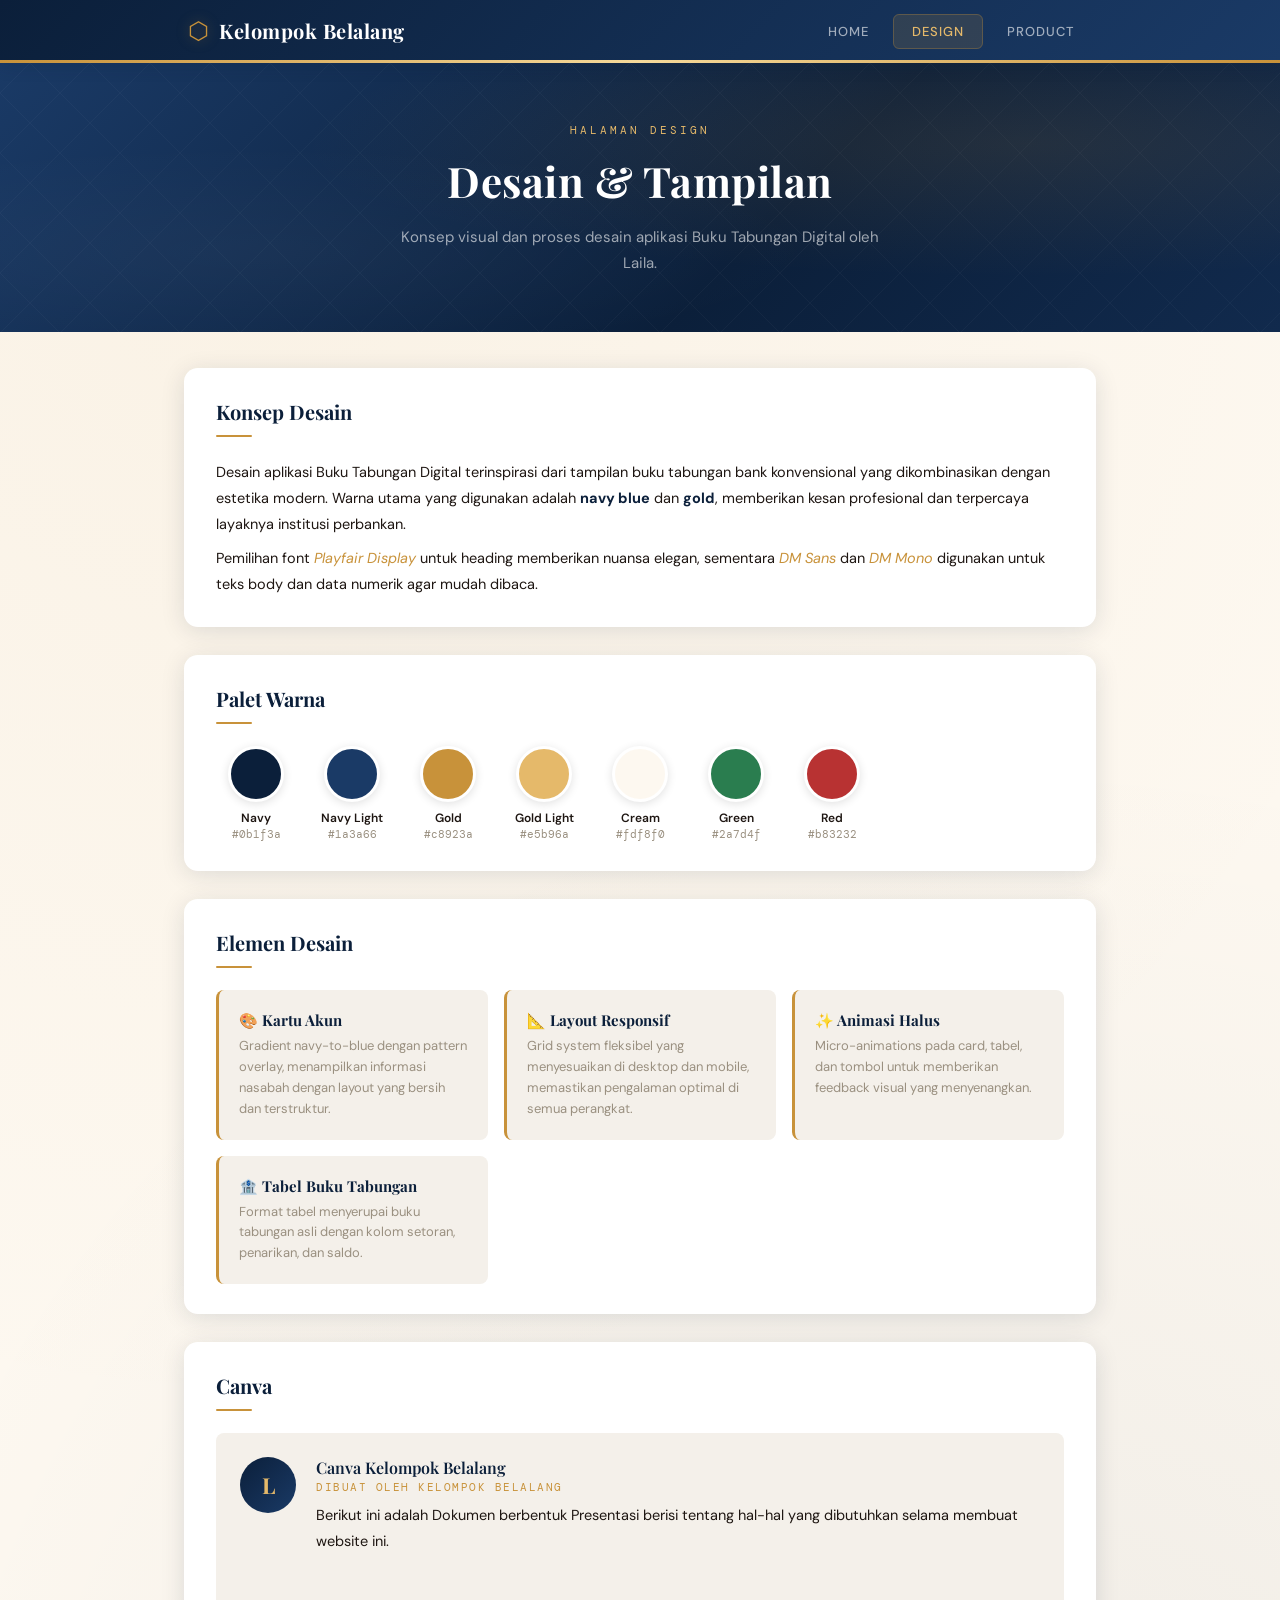
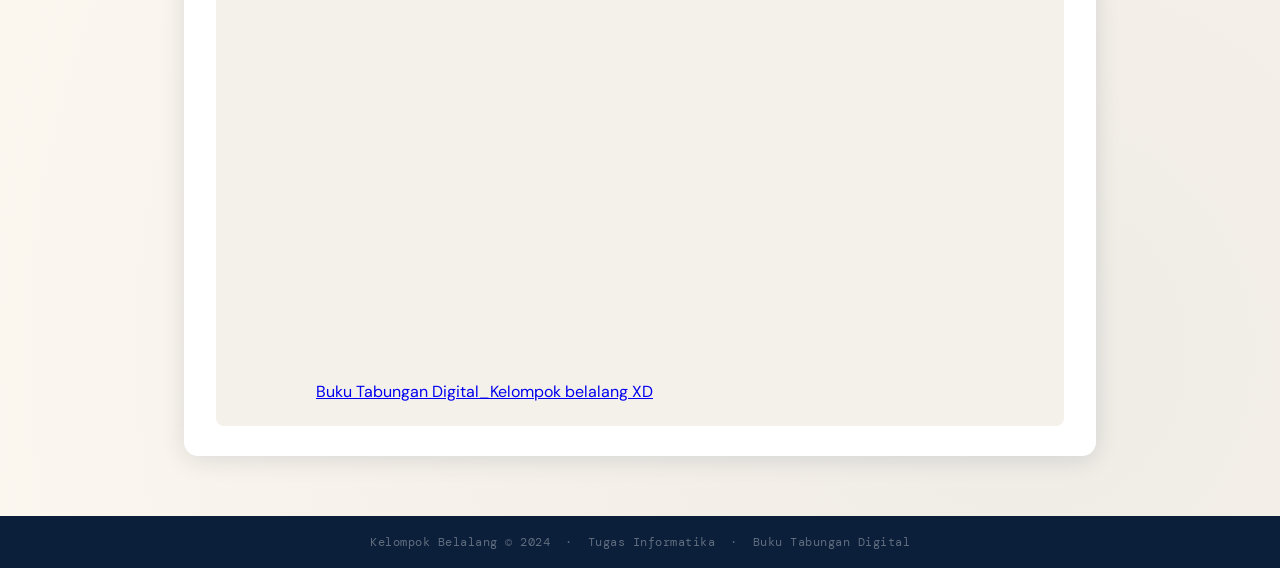
==== commit cbb7168d: "Update design.html" ====
--- a/design.html
+++ b/design.html
@@ -116,7 +116,7 @@
 
   <!-- Card: Designer -->
   <section class="content-card">
-    <h2 class="section-title">Designer</h2>
+    <h2 class="section-title">Canva</h2>
 
     <div class="designer-card">
         <div class="member-avatar large">L</div>
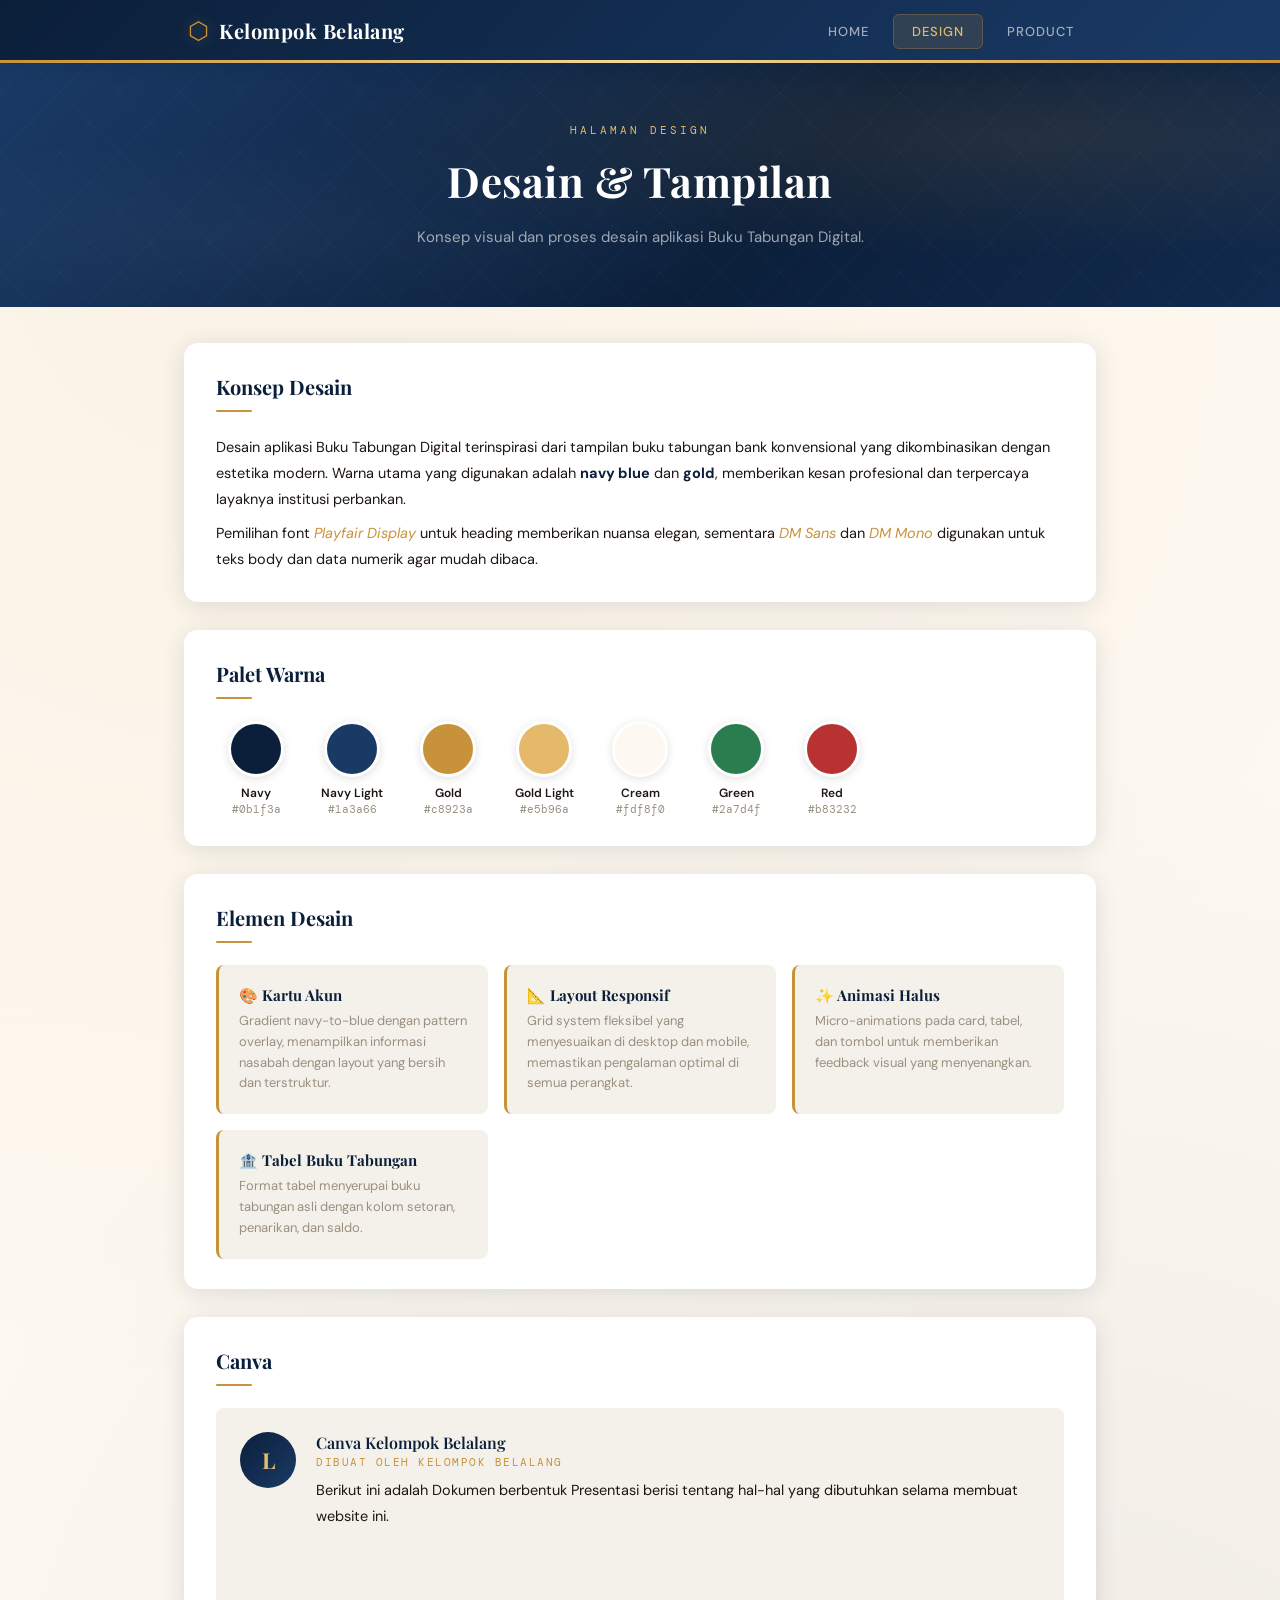
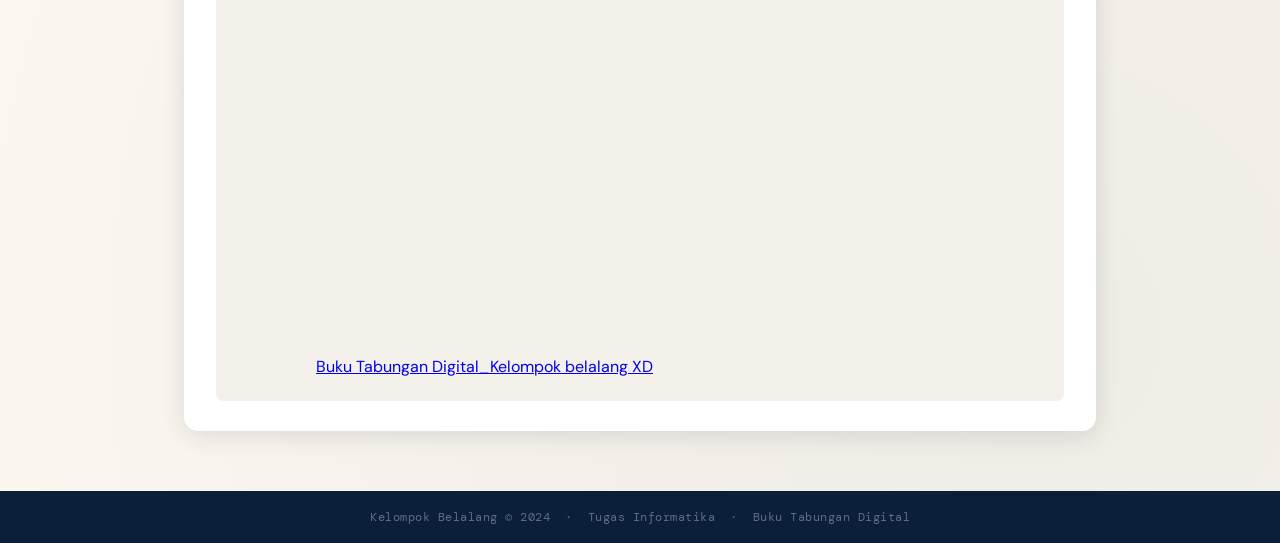
==== commit ad475b44: "Update design.html" ====
--- a/design.html
+++ b/design.html
@@ -31,7 +31,7 @@
   <div class="hero-content">
     <p class="hero-label">Halaman Design</p>
     <h1 class="hero-title">Desain & Tampilan</h1>
-    <p class="hero-subtitle">Konsep visual dan proses desain aplikasi Buku Tabungan Digital oleh Laila.</p>
+    <p class="hero-subtitle">Konsep visual dan proses desain aplikasi Buku Tabungan Digital.</p>
   </div>
 </section>
 
